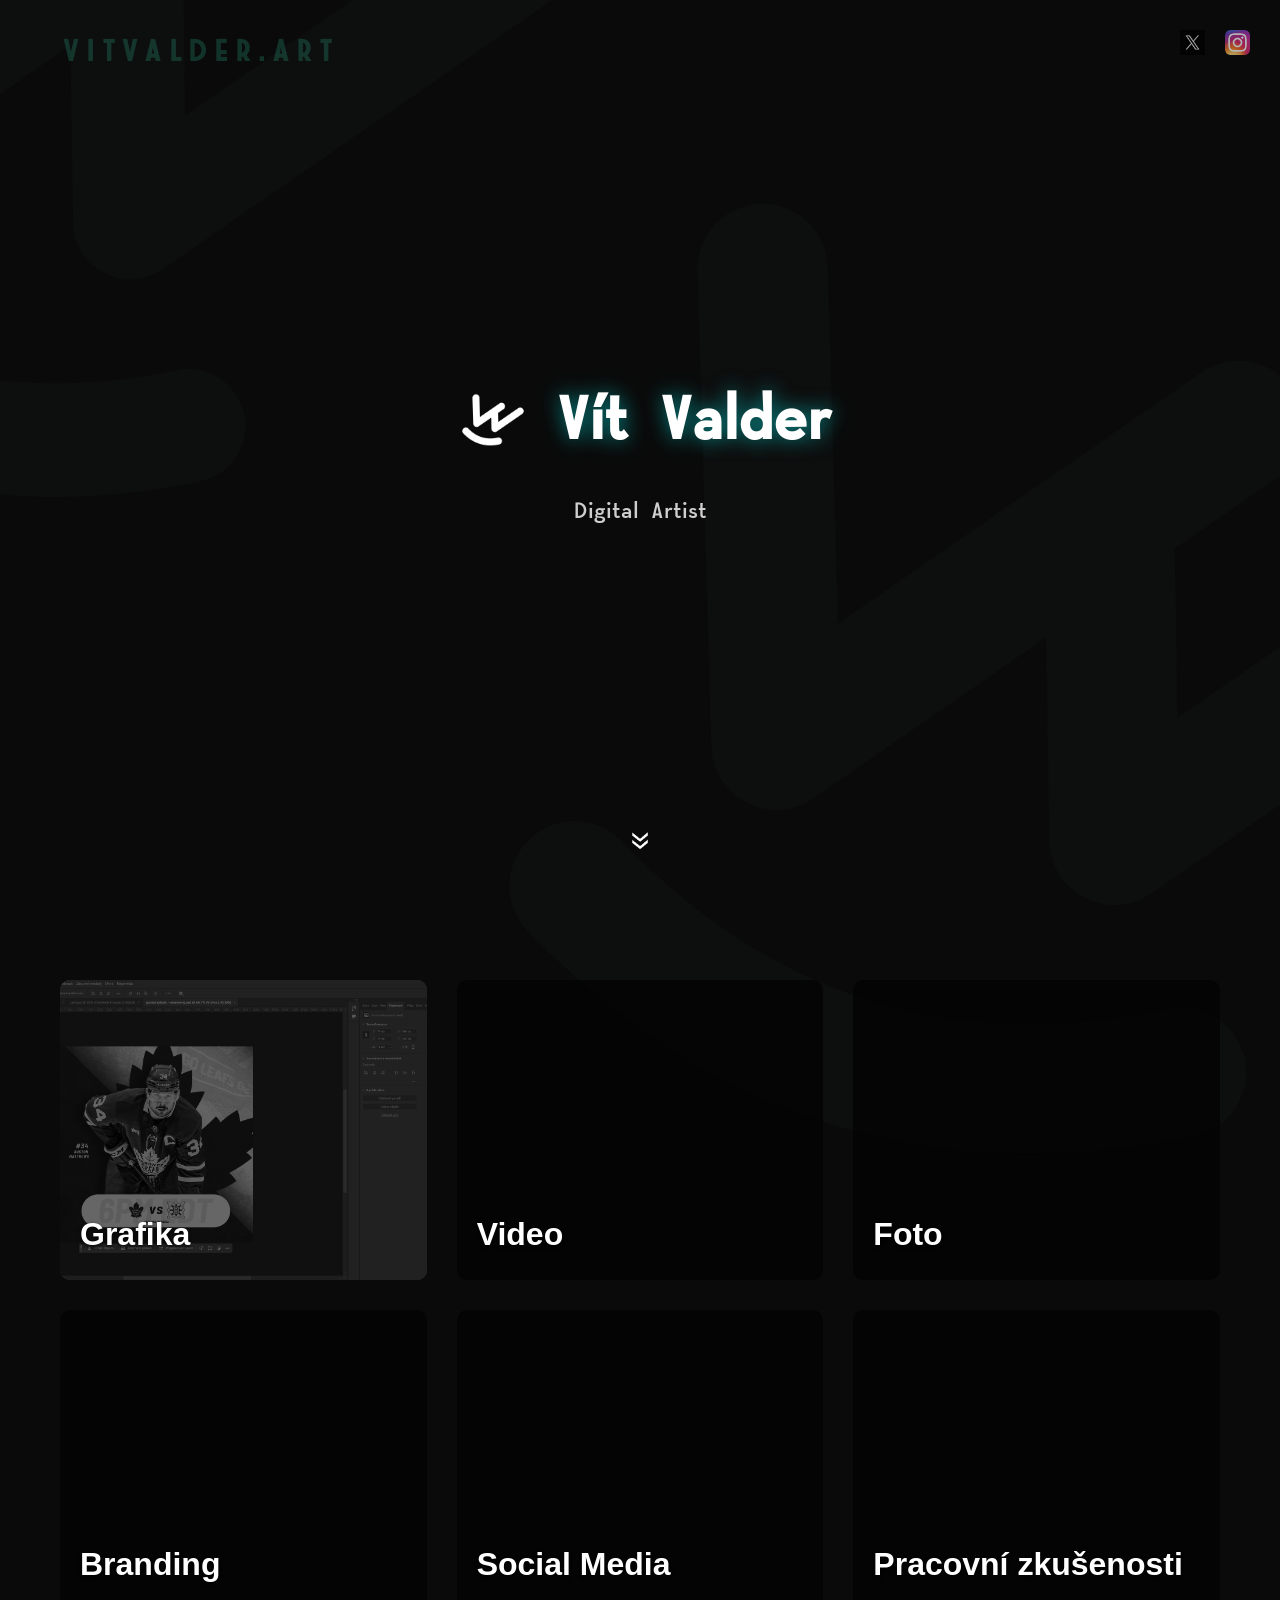
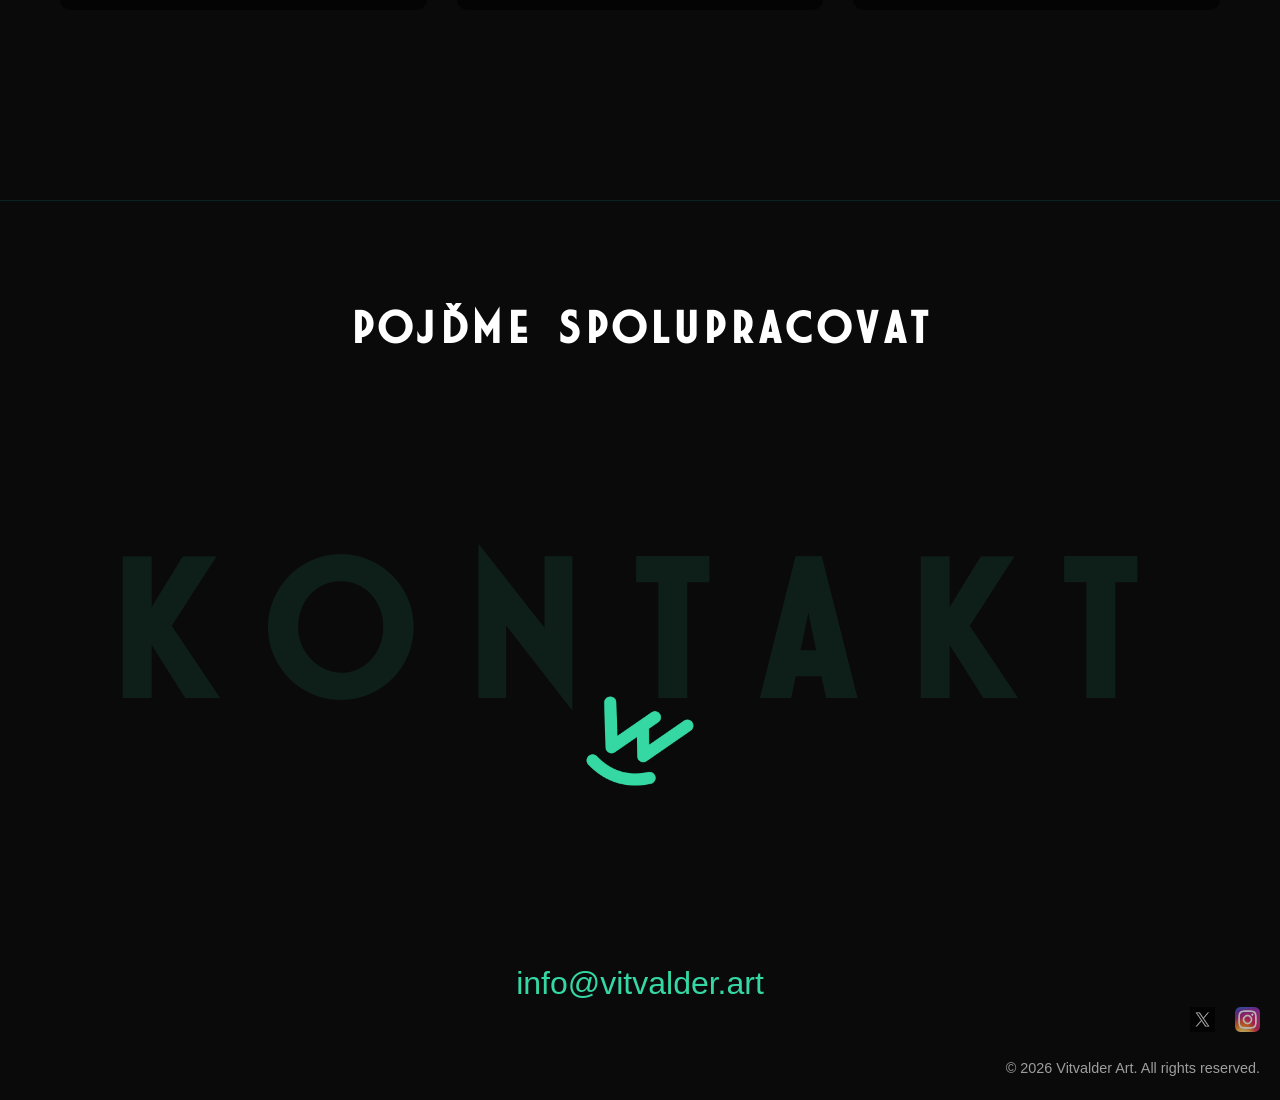
==== index.html @ 8909d333 "Add files via upload" ====
<!DOCTYPE html>
<html lang="en">
<head>
    <meta charset="UTF-8">
    <meta name="viewport" content="width=device-width, initial-scale=1.0">
    <title>Vitvalder Art - Portfolio</title>
    <link rel="stylesheet" href="style.css">
</head>
<body>
    <div id="page-wrapper">
        <!-- Hero Section -->
        <section id="hero">
        <div class="social-media-icons">
            <a href="https://x.com" target="_blank" rel="noopener noreferrer" title="X (formerly Twitter)">
                <img src="img/x_logo.png" alt="X Logo" class="social-icon">
            </a>
            <a href="https://instagram.com" target="_blank" rel="noopener noreferrer" title="Instagram">
                <img src="img/iglogo.png" alt="Instagram Logo" class="social-icon">
            </a>
        </div>
        <div class="branding-background">
            <svg viewBox="0 0 1200 200" preserveAspectRatio="xMidYMid meet" aria-hidden="true">
                <defs>
                    <clipPath id="branding-fill-clip" clipPathUnits="userSpaceOnUse">
                        <rect class="branding-fill-mask" x="-40" y="0" width="0" height="220" />
                    </clipPath>
                </defs>
                <text class="branding-stroke" x="50%" y="50%" text-anchor="middle" dominant-baseline="middle">vitvalder.art</text>
                <g clip-path="url(#branding-fill-clip)">
                    <text class="branding-fill" x="50%" y="50%" text-anchor="middle" dominant-baseline="middle">vitvalder.art</text>
                </g>
            </svg>
        </div>
        <div class="hero-content">
            <div class="hero-logo-text">
                <img src="img/vvlogo_white.png" alt="Vitvalder Logo" class="hero-logo">
                <h1 class="hero-title">Vít Valder</h1>
            </div>
            <p class="hero-subtitle">Digital Artist</p>
        </div>
        <div class="scroll-indicator">
            <img src="img/arrow_down.png" alt="Scroll Down" class="arrow-down">
        </div>
    </section>

    <!-- Projects Section -->
    <section id="projects" class="reveal">
        <div class="container">
            <div class="grid">
                <a href="projects.html" class="card photo-card" data-category="grafika" style="text-decoration: none; color: inherit;">
                    <div class="card-image" style="background-image: url('img/photoshop.png');"></div>
                    <div class="card-overlay"></div>
                    <h3 class="card-title">Grafika</h3>
                </a>
                <a href="video.html" class="card photo-card" data-category="video" style="text-decoration: none; color: inherit;">
                    <div class="card-image" style="background-image: url('IMG/davinci.jpg');"></div>
                    <div class="card-overlay"></div>
                    <h3 class="card-title">Video</h3>
                </a>
                <a href="foto.html" class="card photo-card" data-category="foto" style="text-decoration: none; color: inherit;">
                    <div class="card-image" style="background-image: url('IMG/foto_foto.jpg');"></div>
                    <div class="card-overlay"></div>
                    <h3 class="card-title">Foto</h3>
                </a>
                <div class="card" data-category="branding">
                    <div class="card-image" style="background-image: url('images/branding.jpg');"></div>
                    <div class="card-overlay"></div>
                    <h3 class="card-title">Branding</h3>
                </div>
                <div class="card" data-category="social-media">
                    <div class="card-image" style="background-image: url('images/social-media.jpg');"></div>
                    <div class="card-overlay"></div>
                    <h3 class="card-title">Social Media</h3>
                </div>
                <a href="work.html" class="card photo-card" data-category="projekty" style="text-decoration: none; color: inherit;">
                    <div class="card-image" style="background-image: url('IMG/vitek.jfif');"></div>
                    <div class="card-overlay"></div>
                    <h3 class="card-title">Pracovní zkušenosti</h3>
                </a>
            </div>
        </div>
    </section>

    <!-- Footer -->
    <footer id="footer" class="reveal">
        <h2 class="footer-title">Pojďme spolupracovat</h2>
        <div class="footer-background">
            <svg viewBox="0 0 1200 200" preserveAspectRatio="xMidYMid meet" aria-hidden="true">
                <defs>
                    <clipPath id="footer-fill-clip" clipPathUnits="userSpaceOnUse">
                        <rect class="footer-fill-mask" x="-40" y="0" width="0" height="220" />
                    </clipPath>
                </defs>
                <text class="footer-stroke" x="50%" y="50%" text-anchor="middle" dominant-baseline="middle">kontakt</text>
                <g clip-path="url(#footer-fill-clip)">
                    <text class="footer-fill" x="50%" y="50%" text-anchor="middle" dominant-baseline="middle">kontakt</text>
                </g>
            </svg>
        </div>
        <img src="img/vvlogo_green.png" alt="VV Logo" class="footer-logo">
        <p class="footer-contact"><a href="mailto:info@vitvalder.art">info@vitvalder.art</a></p>
        <div class="footer-social-media-icons">
            <a href="https://x.com" target="_blank" rel="noopener noreferrer" title="X (formerly Twitter)">
                <img src="img/x_logo.png" alt="X Logo" class="footer-social-icon">
            </a>
            <a href="https://instagram.com" target="_blank" rel="noopener noreferrer" title="Instagram">
                <img src="img/iglogo.png" alt="Instagram Logo" class="footer-social-icon">
            </a>
        </div>
        <p class="footer-copyright">&copy; 2026 Vitvalder Art. All rights reserved.</p>
    </footer>

    </div>

    <script src="script.js"></script>
</body>
</html>
---- style.css ----
/* General Styles */
* {
    margin: 0;
    padding: 0;
    box-sizing: border-box;
}

@font-face {
    font-family: 'Modern M';
    src: url('fonts/modern M.ttf') format('truetype');
}

html {
    height: 100%;
    scroll-snap-type: y mandatory;
}

body {
    font-family: 'Segoe UI', Tahoma, Geneva, Verdana, sans-serif;
    background-color: #0a0a0a;
    color: #ffffff;
    line-height: 1.6;
    overflow-x: hidden;
    min-height: 100%;
    position: relative;
}

body::before {
    content: '';
    position: fixed;
    top: -600px;
    left: -600px;
    width: 1400px;
    height: 1400px;
    background-image: url('img/vvlogo_gray.png');
    background-repeat: no-repeat;
    background-size: contain;
    opacity: 0.15;
    pointer-events: none;
    z-index: 0;
}

body::after {
    content: '';
    position: fixed;
    bottom: -600px;
    right: -600px;
    width: 1600px;
    height: 1600px;
    background-image: url('img/vvlogo_gray.png');
    background-repeat: no-repeat;
    background-size: contain;
    background-position: bottom right;
    opacity: 0.15;
    pointer-events: none;
    z-index: 0;
}

#page-wrapper {
    position: relative;
    transition: transform 0.5s ease;
    z-index: 1;
}

#page-wrapper.slide-left {
    transform: translateX(-100vw);
}

#page-wrapper.slide-right {
    transform: translateX(100vw);
}

.container {
    max-width: 1200px;
    margin: 0 auto;
    padding: 0 20px;
}

a {
    color: #35d7a3;
    text-decoration: none;
    transition: all 0.3s ease;
}

a:hover {
    color: #35d7a3;
    text-decoration: none;
}

/* Hero Section */
#hero {
    position: relative;
    min-height: 100vh;
    display: flex;
    align-items: center;
    justify-content: center;
    overflow: hidden;
    scroll-snap-align: start;
}

.branding-background {
    position: absolute;
    top: 50%;
    left: 50%;
    transform: translate(-50%, -50%);
    width: min(100vw, 1200px);
    max-width: 1200px;
    z-index: 1;
    opacity: 0;
    animation: branding-appear 0.45s ease forwards 0.05s,
               branding-background-fade 0.7s ease forwards 3.3s,
               branding-to-corner 0.8s ease forwards 4s;
}

.branding-background svg {
    width: 100%;
    height: auto;
    overflow: visible;
}

.branding-background .branding-stroke,
.branding-background .branding-fill {
    font-family: 'Modern M', sans-serif;
    font-size: 8rem;
    font-weight: bold;
    letter-spacing: 0.2em;
    text-transform: uppercase;
}

.branding-background .branding-stroke {
    fill: transparent;
    stroke: #282828;
    stroke-width: 0.2px;
    stroke-linejoin: round;
    stroke-linecap: round;
    stroke-dasharray: 4000;
    stroke-dashoffset: 4000;
    animation: stroke-draw 2s ease forwards 0.3s;
}

.branding-background .branding-fill {
    fill: #35d7a3;
    stroke: none;
}

.branding-background .branding-fill-mask {
    animation: fill-progress 1s ease forwards 2.3s;
}

@keyframes branding-appear {
    from {
        opacity: 0;
    }
    to {
        opacity: 1;
    }
}

@keyframes stroke-draw {
    from {
        stroke-dashoffset: 4000;
    }
    to {
        stroke-dashoffset: 0;
    }
}

@keyframes fill-progress {
    from {
        width: 0;
    }
    to {
        width: 1340px;
    }
}

@keyframes branding-background-fade {
    from {
        opacity: 1;
    }
    to {
        opacity: 0.2;
    }
}

@keyframes branding-fade {
    from {
        fill: rgba(0, 255, 255, 0.18);
        stroke: rgba(0, 255, 255, 0.95);
    }
    to {
        fill: rgba(0, 255, 255, 0.08);
        stroke: rgba(0, 255, 255, 0.18);
    }
}

@keyframes branding-to-corner {
    from {
        top: 50%;
        left: 50%;
        transform: translate(-50%, -50%) scale(1);
    }
    to {
        top: -50px;
        left: -400px;
        right: auto;
        transform: translate(0, 0) scale(0.25);
    }
}

.hero-content {
    position: relative;
    z-index: 2;
    text-align: center;
    opacity: 0;
    transform: translateY(25px);
    animation: fadeIn 0.7s ease-out 4s forwards;
}

.hero-logo-text {
    display: flex;
    align-items: center;
    justify-content: center;
    gap: 20px;
    margin-bottom: 10px;
}

.hero-logo {
    height: 6rem;
    padding-bottom: 10px;
    width: auto;
}

.hero-title {
    font-family: 'Modern M', sans-serif;
    font-size: 4rem;
    font-weight: bold;
    margin-bottom: 10px;
    text-shadow: 0 0 20px rgba(0, 255, 255, 0.5);
}

.hero-subtitle {
    font-family: 'Modern M', sans-serif;
    font-size: 1.5rem;
    opacity: 0.8;
}

/* Projects Section */
#projects {
    min-height: 100vh;
    padding: 80px 0;
    scroll-snap-align: start;
}

.reveal {
    opacity: 0;
    transform: translateY(50px);
    transition: opacity 1s ease, transform 1s ease;
}

.reveal.active {
    opacity: 1;
    transform: translateY(0);
}

.grid {
    display: grid;
    grid-template-columns: repeat(auto-fit, minmax(300px, 1fr));
    gap: 30px;
}

.card {
    position: relative;
    height: 300px;
    border-radius: 10px;
    border: none;
    overflow: hidden;
    cursor: pointer;
    transition: transform 0.3s ease, box-shadow 0.3s ease;
}

.card:hover {
    transform: scale(1.05);
    box-shadow: 0 10px 30px rgba(53, 215, 163, 0.3);
}

.card-image {
    position: absolute;
    top: 0;
    left: 0;
    width: 100%;
    height: 100%;
    background-size: cover;
    background-position: center;
}

.photo-card .card-image {
    filter: grayscale(100%);
    transition: filter 0.3s ease;
}

.photo-card:hover .card-image {
    filter: grayscale(0%);
}

.card-overlay {
    position: absolute;
    top: 0;
    left: 0;
    width: 100%;
    height: 100%;
    background: rgba(0, 0, 0, 0.6);
    transition: background 0.3s ease;
}

.card:hover .card-overlay {
    background: rgba(0, 0, 0, 0.3);
}

.card-title {
    position: absolute;
    bottom: 20px;
    left: 20px;
    font-size: 2rem;
    font-weight: bold;
    color: #ffffff;
    text-shadow: 0 2px 4px rgba(0, 0, 0, 0.8);
    z-index: 3;
}

.card::before {
    content: '';
    position: absolute;
    top: 0;
    left: 0;
    width: 100%;
    height: 100%;
    border: 0px solid transparent;
    border-radius: 10px;
    transition: border-color 0.3s ease;
    pointer-events: none;
}

.card:hover::before {
    border-color: #35d7a3;
}

#footer {
    min-height: 100vh;
    padding: 80px 0;
    background-color: #0a0a0a;
    display: flex;
    flex-direction: column;
    align-items: center;
    justify-content: center;
    border-top: 1px solid rgba(0, 255, 255, 0.1);
    position: relative;
    width: 100%;
    scroll-snap-align: start;
}

.footer-background {
    position: absolute;
    top: 50%;
    left: 50%;
    transform: translate(-50%, -50%);
    width: min(100vw, 1400px);
    max-width: 1400px;
    z-index: 1;
    opacity: 0.1;
}

.footer-background svg {
    width: 100%;
    height: auto;
    overflow: visible;
}

.footer-background .footer-stroke,
.footer-background .footer-fill {
    font-family: 'Modern M', sans-serif;
    font-size: 12rem;
    font-weight: bold;
    letter-spacing: 0.2em;
    text-transform: uppercase;
}

.footer-background .footer-stroke {
    fill: transparent;
    stroke: #282828;
    stroke-width: 0.2px;
    stroke-linejoin: round;
    stroke-linecap: round;
    stroke-dasharray: 4000;
    stroke-dashoffset: 4000;
}

.footer-background .footer-fill {
    fill: #35d7a3;
    stroke: none;
}

.footer-background .footer-fill-mask {
    width: 0;
}

#footer.active .footer-background .footer-stroke {
    animation: stroke-draw 2s ease forwards 0.3s;
}

#footer.active .footer-background .footer-fill-mask {
    animation: fill-progress 1s ease forwards 2.3s;
}

.footer-content {
    text-align: center;
}

.footer-title {
    font-size: 3rem;
    font-weight: bold;
    margin-bottom: 300px;
    color: #ffffff;
    font-family: 'Modern M', sans-serif;
    letter-spacing: 0.05em;
    text-transform: uppercase;
    text-align: center;
    z-index: 10;
    position: relative;
}

.footer-contact {
    font-size: 2rem;
    margin-top: 100px;
    margin-bottom: 0;
    text-align: center;
    z-index: 10;
    position: relative;
}

.footer-logo {
    height: 150px;
    width: auto;
    margin-bottom: 40px;
    position: relative;
    z-index: 10;
}

.footer-contact a {
    color: #35d7a3;
    text-decoration: none;
    transition: all 0.3s ease;
    font-weight: 500;
}

.footer-contact a:hover {
    color: #35d7a3;
    text-decoration: none;
}

.footer-copyright {
    font-size: 0.9rem;
    opacity: 0.6;
    position: absolute;
    bottom: 20px;
    right: 20px;
}


/* Responsive Design */
@media (max-width: 768px) {
    .grid {
        grid-template-columns: repeat(auto-fit, minmax(250px, 1fr));
        gap: 20px;
    }

    .hero-title {
        font-size: 3rem;
    }

    .hero-subtitle {
        font-size: 1.2rem;
    }

    .branding-background {
        font-size: 5rem;
    }

    .footer-title {
        font-size: 2rem;
    }

    .footer-contact {
        font-size: 1.5rem;
    }

    .footer-background .footer-stroke,
    .footer-background .footer-fill {
        font-size: 8rem;
    }
}

@media (max-width: 480px) {
    .grid {
        grid-template-columns: 1fr;
    }

    .hero-title {
        font-size: 2.5rem;
    }

    .branding-background {
        font-size: 3rem;
    }

    .footer-title {
        font-size: 1.5rem;
    }

    .footer-contact {
        font-size: 1.2rem;
    }

    .footer-background .footer-stroke,
    .footer-background .footer-fill {
        font-size: 6rem;
    }
}

/* Fade-in Animation */
@keyframes fadeIn {
    from {
        opacity: 0;
        transform: translateY(20px);
    }
    to {
        opacity: 1;
        transform: translateY(0);
    }
}

/* Social Media Icons */
.social-media-icons {
    position: absolute;
    top: 30px;
    right: 30px;
    display: flex;
    gap: 20px;
    z-index: 10;
    opacity: 0;
    animation: fadeIn 0.7s ease-out 3.5s forwards;
}

.social-icon {
    height: 25px;
    width: auto;
    transition: transform 0.3s ease, opacity 0.3s ease;
    opacity: 0.7;
}

.social-media-icons a:hover .social-icon {
    transform: scale(1.2);
    opacity: 1;
}

/* Scroll Indicator */
.scroll-indicator {
    position: absolute;
    bottom: 40px;
    left: 50%;
    transform: translateX(-50%);
    z-index: 10;
    display: flex;
    justify-content: center;
    align-items: center;
}

.arrow-down {
    height: 40px;
    width: auto;
    animation: pulse 2s ease-in-out infinite;
}

@keyframes pulse {
    0% {
        opacity: 0.6;
        transform: translateY(0);
    }
    50% {
        opacity: 1;
        transform: translateY(10px);
    }
    100% {
        opacity: 0.6;
        transform: translateY(0);
    }
}

/* Footer Social Media Icons */
.footer-social-media-icons {
    display: flex;
    gap: 20px;
    position: absolute;
    bottom: 60px;
    right: 20px;
    z-index: 10;
}

.footer-social-icon {
    height: 25px;
    width: auto;
    transition: transform 0.3s ease, opacity 0.3s ease;
    opacity: 0.7;
}

.footer-social-media-icons a:hover .footer-social-icon {
    transform: scale(1.2);
    opacity: 1;
}
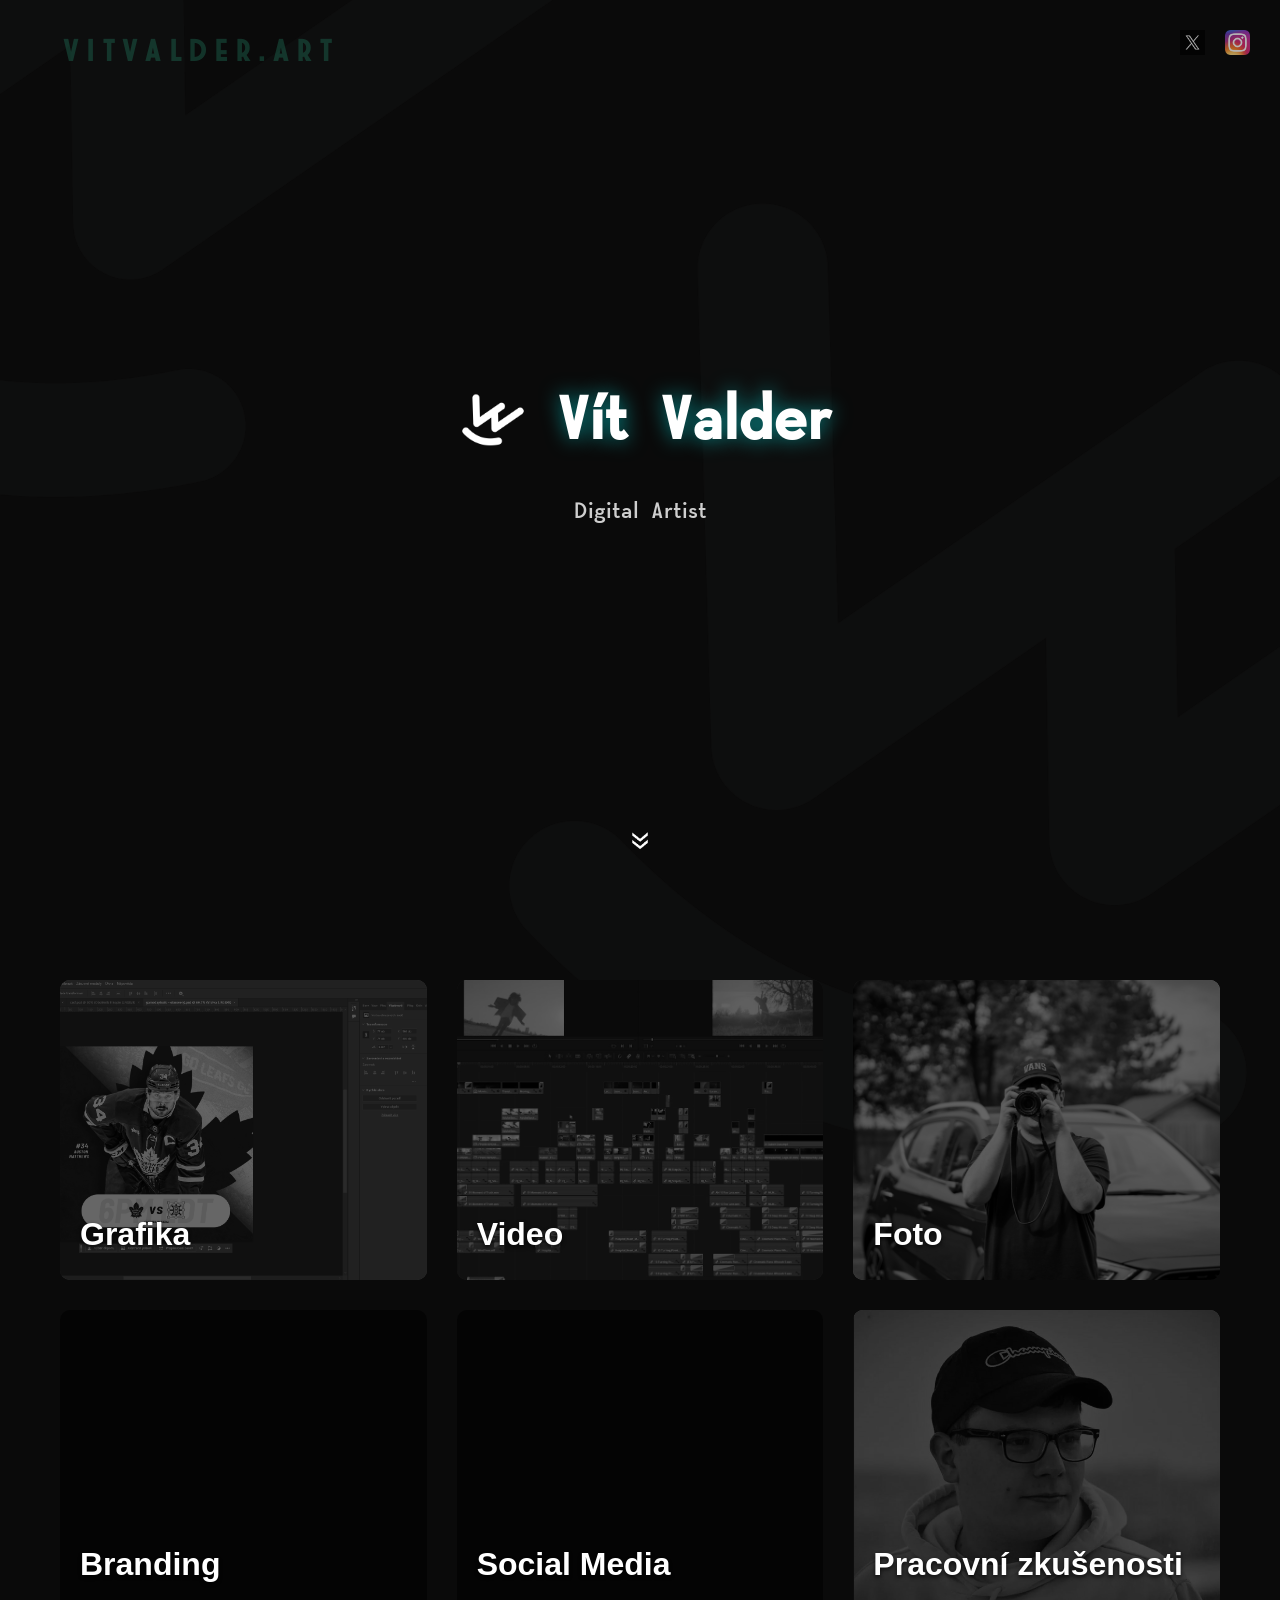
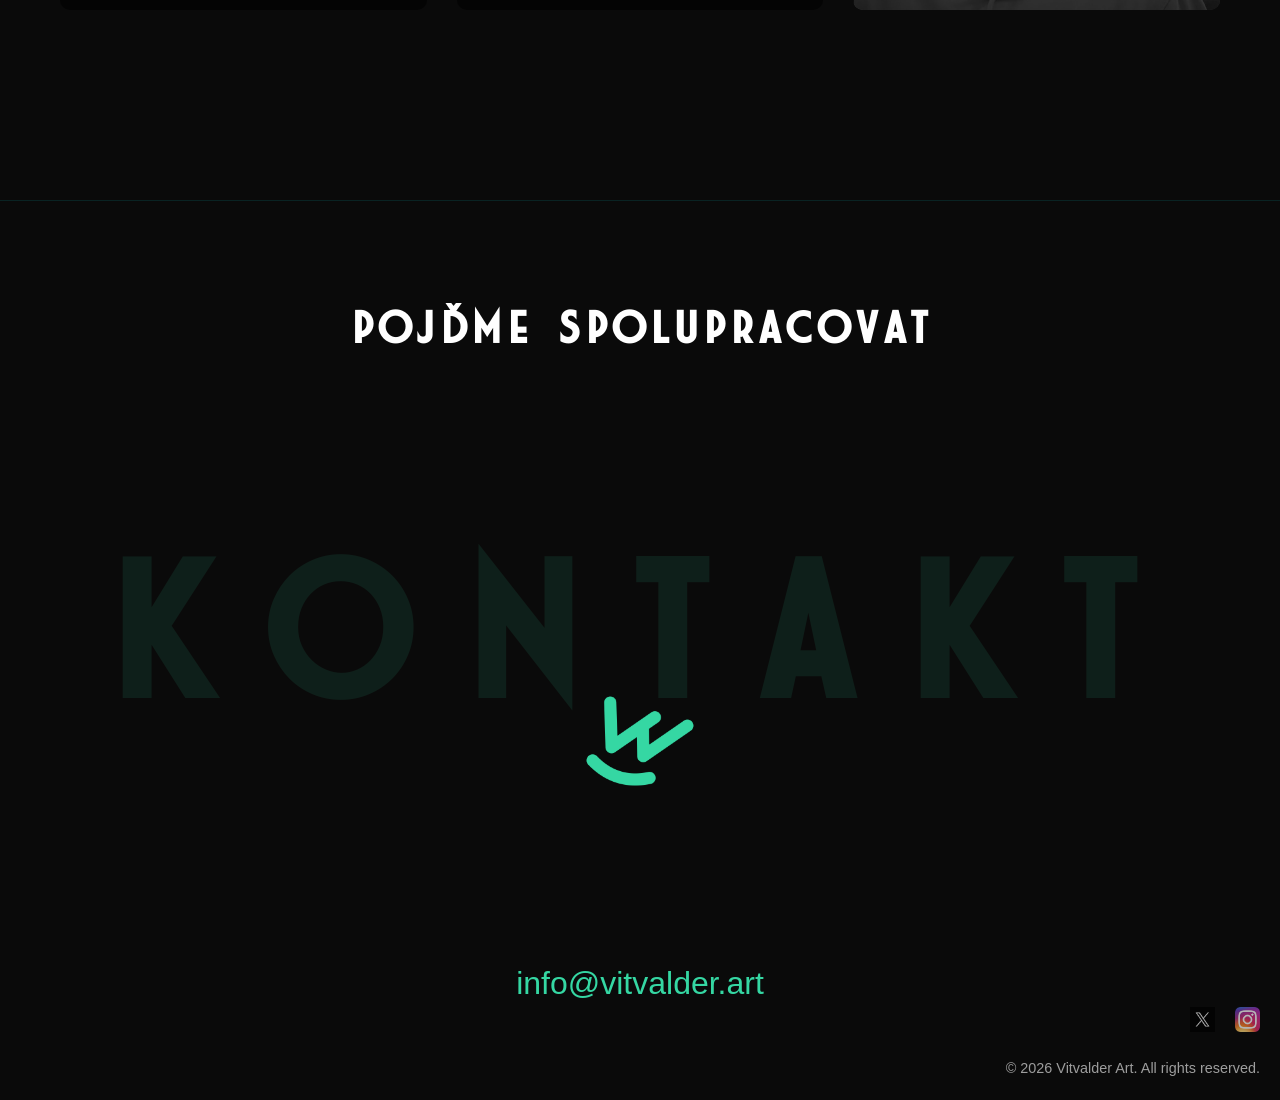
==== commit 2177801e: "Update index.html" ====
--- a/index.html
+++ b/index.html
@@ -53,27 +53,27 @@
                     <h3 class="card-title">Grafika</h3>
                 </a>
                 <a href="video.html" class="card photo-card" data-category="video" style="text-decoration: none; color: inherit;">
-                    <div class="card-image" style="background-image: url('IMG/davinci.jpg');"></div>
+                    <div class="card-image" style="background-image: url('img/davinci.png');"></div>
                     <div class="card-overlay"></div>
                     <h3 class="card-title">Video</h3>
                 </a>
                 <a href="foto.html" class="card photo-card" data-category="foto" style="text-decoration: none; color: inherit;">
-                    <div class="card-image" style="background-image: url('IMG/foto_foto.jpg');"></div>
+                    <div class="card-image" style="background-image: url('img/foto_foto.png');"></div>
                     <div class="card-overlay"></div>
                     <h3 class="card-title">Foto</h3>
                 </a>
                 <div class="card" data-category="branding">
-                    <div class="card-image" style="background-image: url('images/branding.jpg');"></div>
+                    <div class="card-image" style="background-image: url('img/branding.jpg');"></div>
                     <div class="card-overlay"></div>
                     <h3 class="card-title">Branding</h3>
                 </div>
                 <div class="card" data-category="social-media">
-                    <div class="card-image" style="background-image: url('images/social-media.jpg');"></div>
+                    <div class="card-image" style="background-image: url('img/social-media.jpg');"></div>
                     <div class="card-overlay"></div>
                     <h3 class="card-title">Social Media</h3>
                 </div>
                 <a href="work.html" class="card photo-card" data-category="projekty" style="text-decoration: none; color: inherit;">
-                    <div class="card-image" style="background-image: url('IMG/vitek.jfif');"></div>
+                    <div class="card-image" style="background-image: url('img/vitek.png');"></div>
                     <div class="card-overlay"></div>
                     <h3 class="card-title">Pracovní zkušenosti</h3>
                 </a>
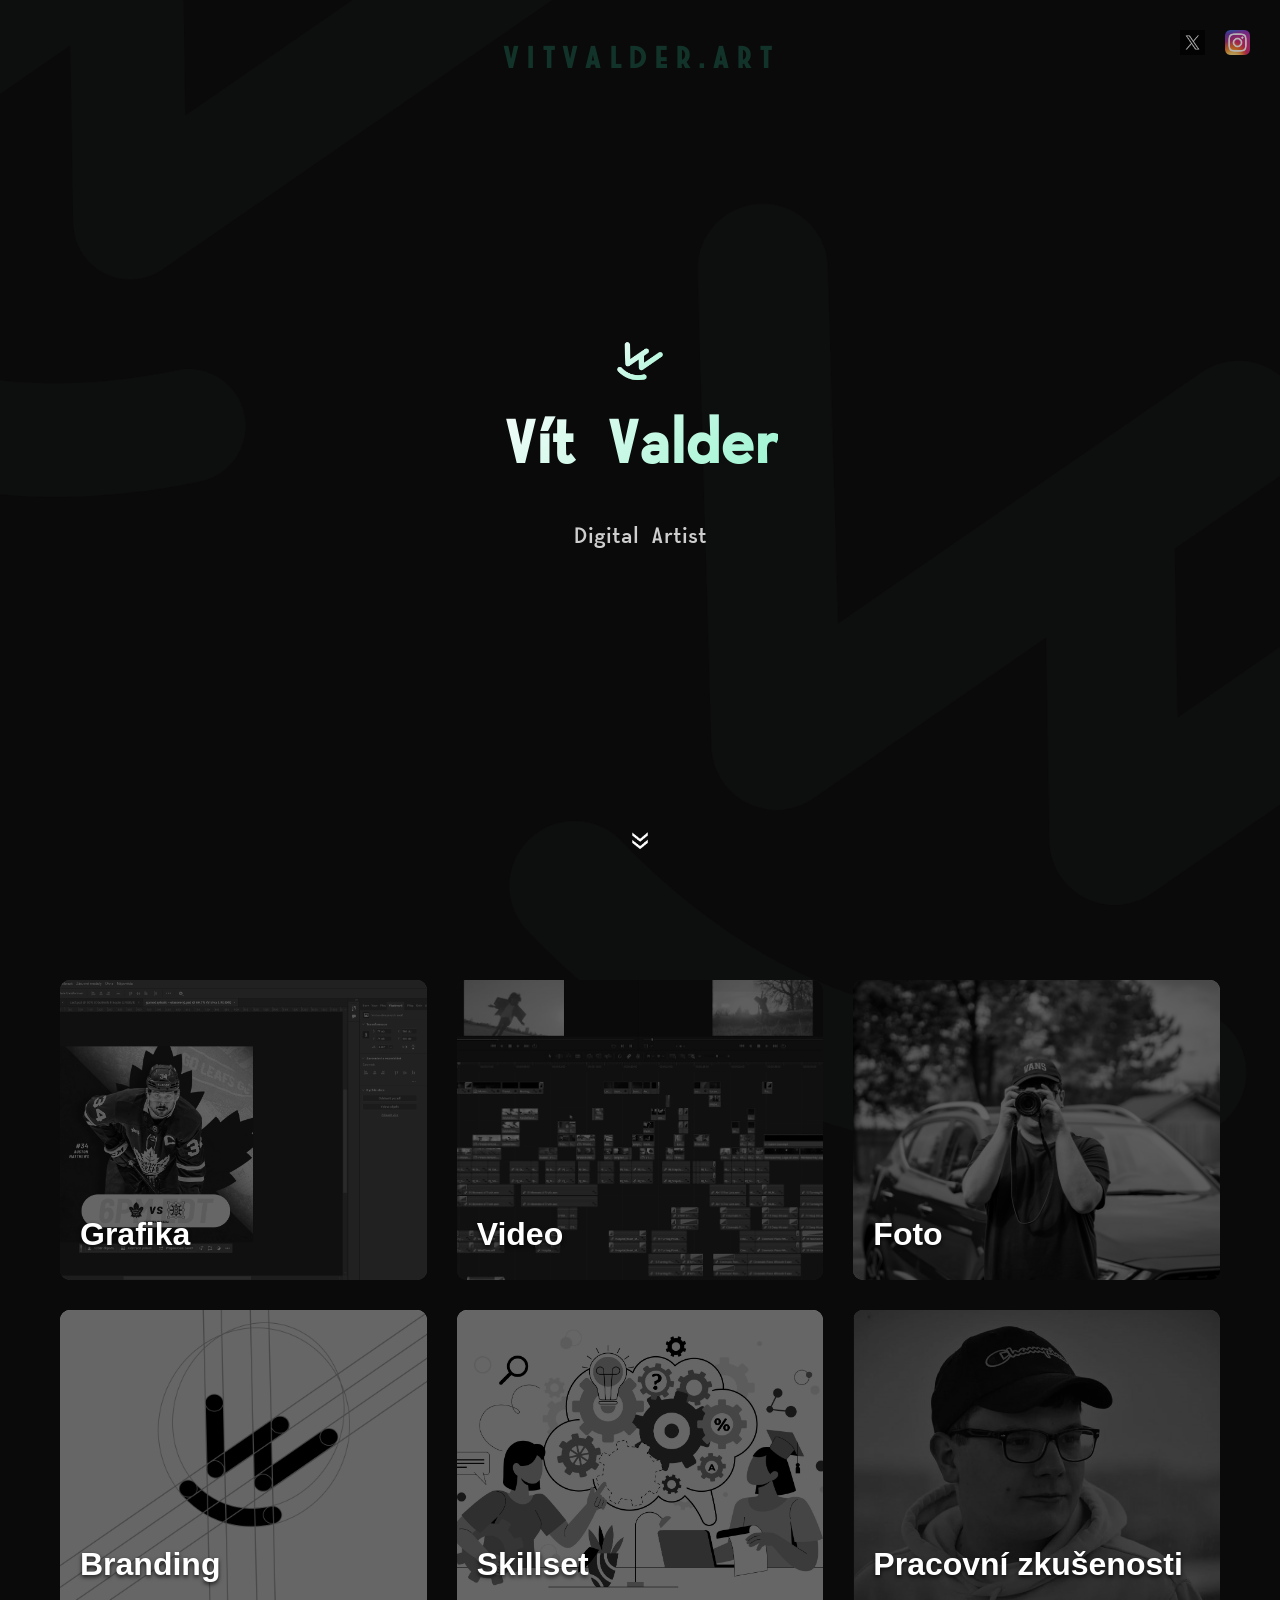
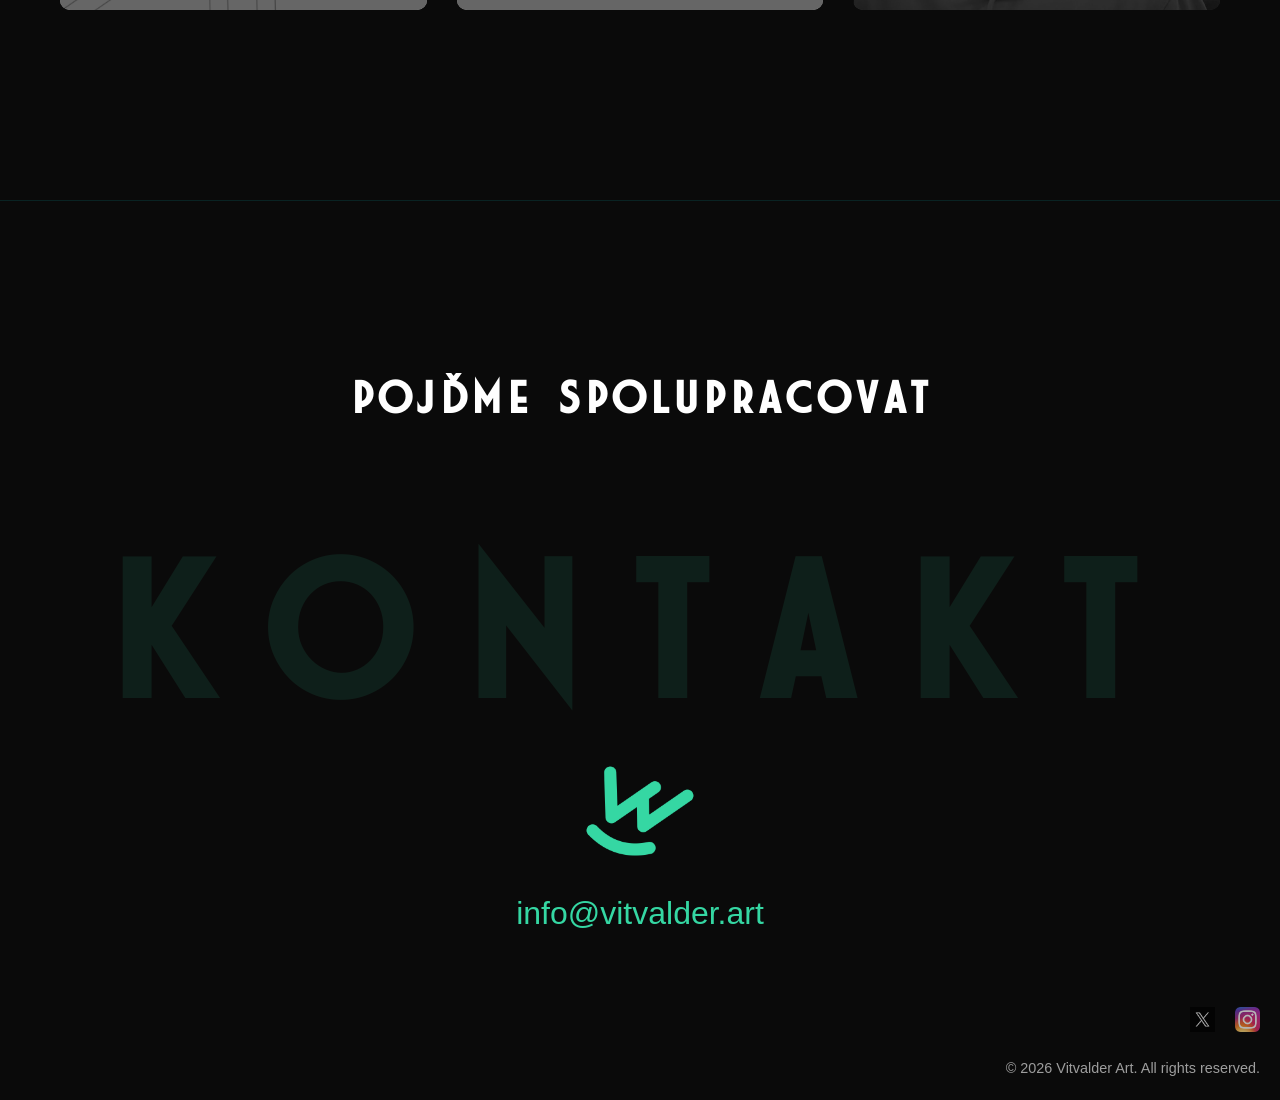
==== commit 3255345b: "skibidi" ====
--- a/index.html
+++ b/index.html
@@ -3,7 +3,7 @@
 <head>
     <meta charset="UTF-8">
     <meta name="viewport" content="width=device-width, initial-scale=1.0">
-    <title>Vitvalder Art - Portfolio</title>
+    <title>Portfolio</title>
     <link rel="stylesheet" href="style.css">
 </head>
 <body>
@@ -14,7 +14,7 @@
             <a href="https://x.com" target="_blank" rel="noopener noreferrer" title="X (formerly Twitter)">
                 <img src="img/x_logo.png" alt="X Logo" class="social-icon">
             </a>
-            <a href="https://instagram.com" target="_blank" rel="noopener noreferrer" title="Instagram">
+            <a href="https://www.instagram.com/vitvalder/" target="_blank" rel="noopener noreferrer" title="Instagram">
                 <img src="img/iglogo.png" alt="Instagram Logo" class="social-icon">
             </a>
         </div>
@@ -33,7 +33,9 @@
         </div>
         <div class="hero-content">
             <div class="hero-logo-text">
-                <img src="img/vvlogo_white.png" alt="Vitvalder Logo" class="hero-logo">
+                <div class="hero-logo-wrap">
+                    <img src="img/vvlogo_white.png" alt="Vitvalder Logo" class="hero-logo">
+                </div>
                 <h1 class="hero-title">Vít Valder</h1>
             </div>
             <p class="hero-subtitle">Digital Artist</p>
@@ -45,41 +47,41 @@
 
     <!-- Projects Section -->
     <section id="projects" class="reveal">
-        <div class="container">
-            <div class="grid">
-                <a href="projects.html" class="card photo-card" data-category="grafika" style="text-decoration: none; color: inherit;">
-                    <div class="card-image" style="background-image: url('img/photoshop.png');"></div>
-                    <div class="card-overlay"></div>
-                    <h3 class="card-title">Grafika</h3>
-                </a>
-                <a href="video.html" class="card photo-card" data-category="video" style="text-decoration: none; color: inherit;">
-                    <div class="card-image" style="background-image: url('img/davinci.png');"></div>
-                    <div class="card-overlay"></div>
-                    <h3 class="card-title">Video</h3>
-                </a>
-                <a href="foto.html" class="card photo-card" data-category="foto" style="text-decoration: none; color: inherit;">
-                    <div class="card-image" style="background-image: url('img/foto_foto.png');"></div>
-                    <div class="card-overlay"></div>
-                    <h3 class="card-title">Foto</h3>
-                </a>
-                <div class="card" data-category="branding">
-                    <div class="card-image" style="background-image: url('img/branding.jpg');"></div>
-                    <div class="card-overlay"></div>
-                    <h3 class="card-title">Branding</h3>
-                </div>
-                <div class="card" data-category="social-media">
-                    <div class="card-image" style="background-image: url('img/social-media.jpg');"></div>
-                    <div class="card-overlay"></div>
-                    <h3 class="card-title">Social Media</h3>
-                </div>
-                <a href="work.html" class="card photo-card" data-category="projekty" style="text-decoration: none; color: inherit;">
-                    <div class="card-image" style="background-image: url('img/vitek.png');"></div>
-                    <div class="card-overlay"></div>
-                    <h3 class="card-title">Pracovní zkušenosti</h3>
-                </a>
-            </div>
+    <div class="container">
+        <div class="grid">
+            <a href="projects.html" class="card photo-card" data-category="grafika" style="text-decoration: none; color: inherit;">
+                <div class="card-image" style="background-image: url('img/photoshop.png');"></div>
+                <div class="card-overlay"></div>
+                <h3 class="card-title">Grafika</h3>
+            </a>
+            <a href="video.html" class="card photo-card" data-category="video" style="text-decoration: none; color: inherit;">
+                <div class="card-image" style="background-image: url('img/davinci.png');"></div>
+                <div class="card-overlay"></div>
+                <h3 class="card-title">Video</h3>
+            </a>
+            <a href="foto.html" class="card photo-card" data-category="foto" style="text-decoration: none; color: inherit;">
+                <div class="card-image" style="background-image: url('img/foto_foto.png');"></div>
+                <div class="card-overlay"></div>
+                <h3 class="card-title">Foto</h3>
+            </a>
+            <a href="branding.html" class="card photo-card" data-category="branding" style="text-decoration: none; color: inherit;">
+                <div class="card-image" style="background-image: url('img/vvlogoshowcase.png');"></div>
+                <div class="card-overlay"></div>
+                <h3 class="card-title">Branding</h3>
+            </a>
+            <a href="skillset.html" class="card photo-card" data-category="social-media" style="text-decoration: none; color: inherit;">
+                <div class="card-image" style="background-image: url('img/skillset.jpg');"></div>
+                <div class="card-overlay"></div>
+                <h3 class="card-title">Skillset</h3>
+            </a>
+            <a href="work.html" class="card photo-card" data-category="projekty" style="text-decoration: none; color: inherit;">
+                <div class="card-image" style="background-image: url('img/vitek.png');"></div>
+                <div class="card-overlay"></div>
+                <h3 class="card-title">Pracovní zkušenosti</h3>
+            </a>
         </div>
-    </section>
+    </div>
+</section>
 
     <!-- Footer -->
     <footer id="footer" class="reveal">
@@ -103,7 +105,7 @@
             <a href="https://x.com" target="_blank" rel="noopener noreferrer" title="X (formerly Twitter)">
                 <img src="img/x_logo.png" alt="X Logo" class="footer-social-icon">
             </a>
-            <a href="https://instagram.com" target="_blank" rel="noopener noreferrer" title="Instagram">
+            <a href="https://www.instagram.com/vitvalder/" target="_blank" rel="noopener noreferrer" title="Instagram">
                 <img src="img/iglogo.png" alt="Instagram Logo" class="footer-social-icon">
             </a>
         </div>
--- a/style.css
+++ b/style.css
@@ -201,10 +201,9 @@
         transform: translate(-50%, -50%) scale(1);
     }
     to {
-        top: -50px;
-        left: -400px;
-        right: auto;
-        transform: translate(0, 0) scale(0.25);
+        top: -43px;
+        left: 50%;
+        transform: translate(-50%, 0) scale(0.25);
     }
 }
 
@@ -218,17 +217,50 @@
 }
 
 .hero-logo-text {
-    display: flex;
+    display: grid;
+    grid-template-columns: 1fr;
+    gap: 0px;
     align-items: center;
-    justify-content: center;
-    gap: 20px;
+    justify-items: center;
     margin-bottom: 10px;
 }
 
+.hero-logo-wrap {
+    position: relative;
+    display: inline-block;
+    width: auto;
+    height: 4rem;
+    background: linear-gradient(135deg, #f7fcfb 0%, #9ef5d2 35%, #6dd6ed 65%, #afc9ff 100%);
+    background-size: 260% 260%;
+    mask-image: url('img/vvlogo_white.png');
+    mask-repeat: no-repeat;
+    mask-size: contain;
+    mask-position: center;
+    -webkit-mask-image: url('img/vvlogo_white.png');
+    -webkit-mask-repeat: no-repeat;
+    -webkit-mask-size: contain;
+    -webkit-mask-position: center;
+    animation: hero-logo-shift 10s ease-in-out infinite alternate;
+    margin-top: -15px;
+}
+
 .hero-logo {
-    height: 6rem;
-    padding-bottom: 10px;
-    width: auto;
+    width: 100%;
+    height: 100%;
+    opacity: 0;
+    display: block;
+}
+
+@keyframes hero-logo-shift {
+    0% {
+        background-position: 20% 30%;
+    }
+    50% {
+        background-position: 80% 70%;
+    }
+    100% {
+        background-position: 20% 30%;
+    }
 }
 
 .hero-title {
@@ -236,7 +268,12 @@
     font-size: 4rem;
     font-weight: bold;
     margin-bottom: 10px;
-    text-shadow: 0 0 20px rgba(0, 255, 255, 0.5);
+    background: linear-gradient(135deg, #f7fcfb 0%, #9ef5d2 35%, #6dd6ed 65%, #afc9ff 100%);
+    background-size: 260% 260%;
+    -webkit-background-clip: text;
+    background-clip: text;
+    -webkit-text-fill-color: transparent;
+    animation: hero-logo-shift 10s ease-in-out infinite alternate;
 }
 
 .hero-subtitle {
@@ -342,7 +379,7 @@
 }
 
 .card:hover::before {
-    border-color: #35d7a3;
+    border-color: #36d6a3;
 }
 
 #footer {
@@ -441,7 +478,7 @@
 .footer-logo {
     height: 150px;
     width: auto;
-    margin-bottom: 40px;
+    margin-bottom: -100px;
     position: relative;
     z-index: 10;
 }
